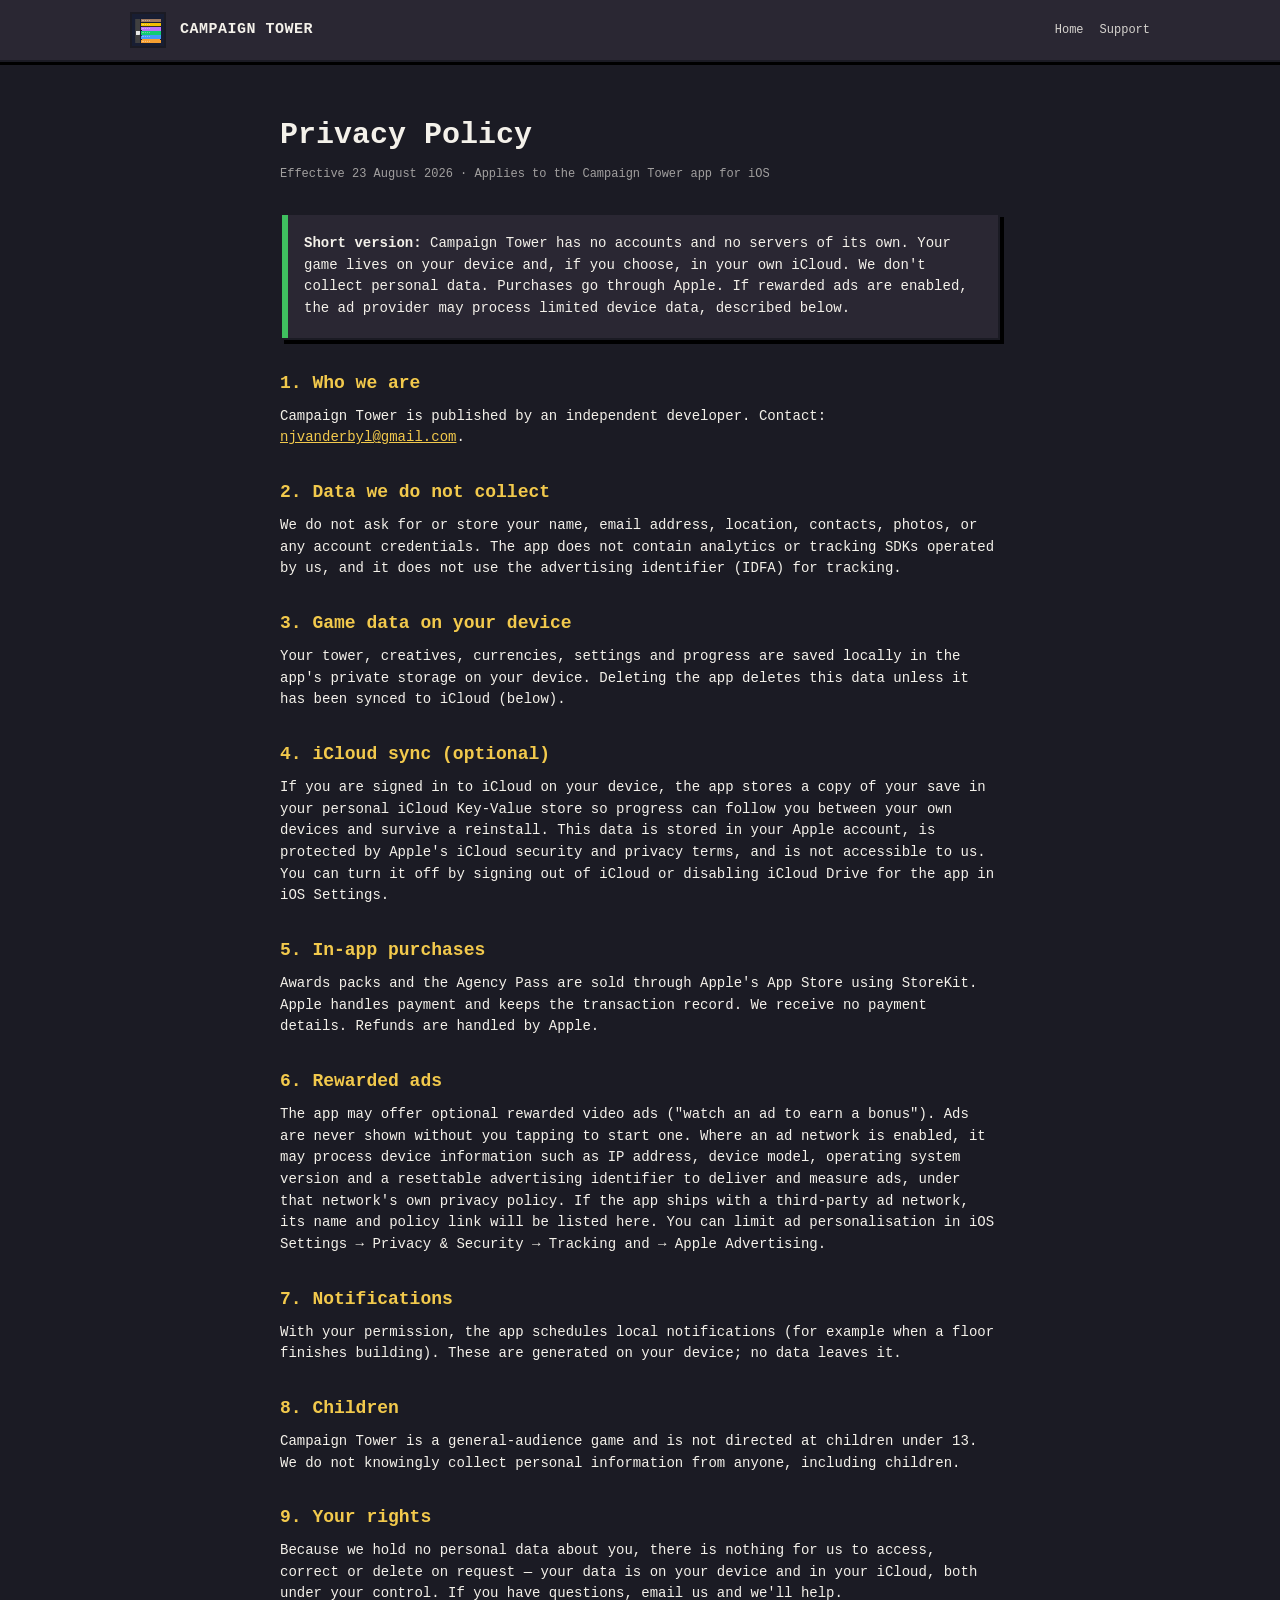
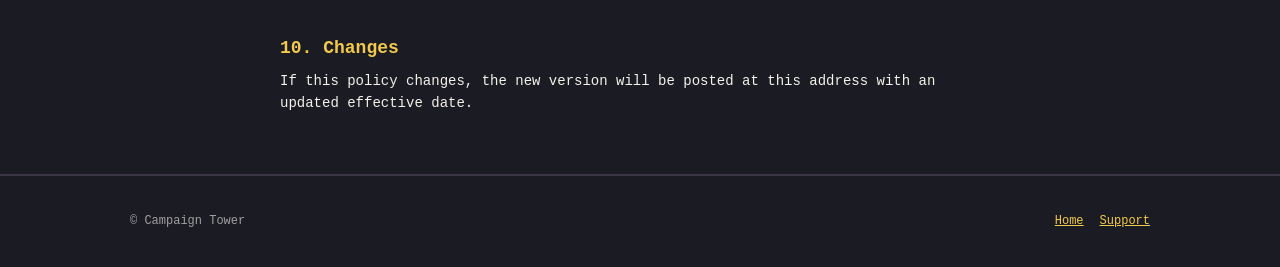
==== privacy.html @ 2ab54c4f "Campaign Tower marketing site" ====
<!doctype html>
<html lang="en">
<head>
<meta charset="utf-8"><meta name="viewport" content="width=device-width,initial-scale=1">
<title>Privacy Policy — Campaign Tower</title>
<link rel="icon" href="img/icon.png"><link rel="stylesheet" href="style.css">
</head>
<body>
<header class="bar"><div class="wrap"><a href="index.html" style="display:flex;align-items:center;gap:14px;text-decoration:none;color:inherit"><img src="img/icon.png" alt=""><b>CAMPAIGN TOWER</b></a><nav><a href="index.html">Home</a><a href="support.html">Support</a></nav></div></header>
<main class="doc">
  <h1>Privacy Policy</h1>
  <p class="meta">Effective 23 August 2026 · Applies to the Campaign Tower app for iOS</p>

  <div class="panel" style="--accent:#3FBF5F"><p style="margin:0 0 0 4px"><b>Short version:</b> Campaign Tower has no accounts and no servers of its own. Your game lives on your device and, if you choose, in your own iCloud. We don't collect personal data. Purchases go through Apple. If rewarded ads are enabled, the ad provider may process limited device data, described below.</p></div>

  <h2>1. Who we are</h2>
  <p>Campaign Tower is published by an independent developer. Contact: <a href="mailto:njvanderbyl@gmail.com">njvanderbyl@gmail.com</a>.</p>

  <h2>2. Data we do not collect</h2>
  <p>We do not ask for or store your name, email address, location, contacts, photos, or any account credentials. The app does not contain analytics or tracking SDKs operated by us, and it does not use the advertising identifier (IDFA) for tracking.</p>

  <h2>3. Game data on your device</h2>
  <p>Your tower, creatives, currencies, settings and progress are saved locally in the app's private storage on your device. Deleting the app deletes this data unless it has been synced to iCloud (below).</p>

  <h2>4. iCloud sync (optional)</h2>
  <p>If you are signed in to iCloud on your device, the app stores a copy of your save in your personal iCloud Key-Value store so progress can follow you between your own devices and survive a reinstall. This data is stored in your Apple account, is protected by Apple's iCloud security and privacy terms, and is not accessible to us. You can turn it off by signing out of iCloud or disabling iCloud Drive for the app in iOS Settings.</p>

  <h2>5. In-app purchases</h2>
  <p>Awards packs and the Agency Pass are sold through Apple's App Store using StoreKit. Apple handles payment and keeps the transaction record. We receive no payment details. Refunds are handled by Apple.</p>

  <h2>6. Rewarded ads</h2>
  <p>The app may offer optional rewarded video ads ("watch an ad to earn a bonus"). Ads are never shown without you tapping to start one. Where an ad network is enabled, it may process device information such as IP address, device model, operating system version and a resettable advertising identifier to deliver and measure ads, under that network's own privacy policy. If the app ships with a third-party ad network, its name and policy link will be listed here. You can limit ad personalisation in iOS Settings → Privacy &amp; Security → Tracking and → Apple Advertising.</p>

  <h2>7. Notifications</h2>
  <p>With your permission, the app schedules local notifications (for example when a floor finishes building). These are generated on your device; no data leaves it.</p>

  <h2>8. Children</h2>
  <p>Campaign Tower is a general-audience game and is not directed at children under 13. We do not knowingly collect personal information from anyone, including children.</p>

  <h2>9. Your rights</h2>
  <p>Because we hold no personal data about you, there is nothing for us to access, correct or delete on request — your data is on your device and in your iCloud, both under your control. If you have questions, email us and we'll help.</p>

  <h2>10. Changes</h2>
  <p>If this policy changes, the new version will be posted at this address with an updated effective date.</p>
</main>
<footer><div class="wrap"><span>© Campaign Tower</span><nav><a href="index.html">Home</a><a href="support.html">Support</a></nav></div></footer>
</body>
</html>
---- style.css ----
:root{--ink:#1B1B24;--plate:#2A2733;--plate2:#3A3644;--paper:#F4F1EA;--muted:rgba(244,241,234,.62);--gold:#F2C94C;--green:#3FBF5F;--red:#E04B4B;--blue:#3B82F6;--sky:#7EC8F0;--sky2:#9FDCFA;--orange:#F28C28;--purple:#8B5CF6}
*{box-sizing:border-box;margin:0;padding:0}
html{scroll-behavior:smooth}
body{font-family:Menlo,"SF Mono",Consolas,"Liberation Mono",monospace;background:var(--ink);color:var(--paper);line-height:1.55;-webkit-font-smoothing:antialiased}
a{color:var(--gold)}
img{max-width:100%;display:block;image-rendering:pixelated;image-rendering:crisp-edges}
.wrap{max-width:1060px;margin:0 auto;padding:0 20px}
.bar{position:sticky;top:0;z-index:10;background:var(--plate);border-bottom:2px solid var(--ink);box-shadow:0 3px 0 #000}
.bar .wrap{display:flex;align-items:center;gap:14px;height:60px}
.bar img{width:36px;height:36px;border:2px solid var(--ink)}
.bar b{font-size:15px;letter-spacing:.5px}
.bar nav{margin-left:auto;display:flex;gap:16px;font-size:12px}
.bar nav a{color:var(--paper);text-decoration:none;opacity:.85}.bar nav a:hover{opacity:1;color:var(--gold)}
.btn{display:inline-block;font:inherit;font-weight:700;font-size:14px;color:var(--ink);background:var(--paper);padding:12px 18px;border:2px solid var(--ink);box-shadow:4px 4px 0 #000;text-decoration:none;transition:transform .08s,box-shadow .08s}
.btn:hover{transform:translate(2px,2px);box-shadow:2px 2px 0 #000}
.btn.gold{background:var(--gold)}.btn.ghost{background:var(--plate2);color:var(--paper)}
.hero{background:linear-gradient(180deg,var(--sky) 0%,var(--sky2) 100%);color:var(--ink);padding:60px 0 0;overflow:hidden;position:relative}
.hero .wrap{position:relative;z-index:1;display:grid;grid-template-columns:1.1fr .9fr;gap:40px;align-items:end}
.hero h1{font-size:clamp(34px,6vw,58px);line-height:1;letter-spacing:-1px;text-shadow:3px 3px 0 rgba(0,0,0,.18)}
.hero p.lead{font-size:18px;margin:18px 0 26px;max-width:520px}
.hero .cta{display:flex;gap:12px;flex-wrap:wrap;margin-bottom:28px}
.hero .note{font-size:12px;opacity:.75;margin-bottom:40px}
.phone{width:300px;margin:0 auto;border:6px solid var(--ink);border-radius:34px;box-shadow:8px 8px 0 rgba(0,0,0,.35);overflow:hidden;background:#000}
.cloud{position:absolute;background:#fff;border-radius:40px;opacity:.9;animation:drift 60s linear infinite}
.cloud.a{width:120px;height:40px;top:60px;left:-140px}
.cloud.b{width:80px;height:28px;top:160px;left:-100px;animation-duration:80s;animation-delay:-30s}
.cloud.c{width:160px;height:50px;top:30px;left:-200px;animation-duration:95s;animation-delay:-60s}
@keyframes drift{to{transform:translateX(calc(100vw + 260px))}}
.street{height:44px;background:#8E8E9A;border-top:8px solid #5A5A66;margin-top:-1px}
section{padding:64px 0}
h2{font-size:26px;margin-bottom:8px}h2+p{color:var(--muted);margin-bottom:28px}
.kicker{color:var(--gold);font-size:11px;letter-spacing:2px;text-transform:uppercase;margin-bottom:10px}
.grid{display:grid;gap:18px;grid-template-columns:repeat(auto-fit,minmax(230px,1fr))}
.panel{background:var(--plate);border:2px solid var(--ink);box-shadow:4px 4px 0 #000;padding:18px;position:relative}
.panel::before{content:"";position:absolute;left:0;top:0;bottom:0;width:6px;background:var(--accent,var(--plate2))}
.panel h3{font-size:15px;margin:0 0 6px 4px}.panel p{font-size:13px;color:var(--muted);margin-left:4px}
.panel .ic{font-size:26px;margin:0 0 10px 4px}
.shots{display:grid;gap:18px;grid-template-columns:repeat(auto-fit,minmax(200px,1fr))}
.shot{border:4px solid var(--ink);box-shadow:6px 6px 0 #000;overflow:hidden;background:#000}
.shot figcaption{background:var(--plate);padding:8px 10px;font-size:12px;color:var(--muted);border-top:2px solid var(--ink)}
.band{background:var(--plate);border-top:2px solid var(--ink);border-bottom:2px solid var(--ink)}
.steps{counter-reset:s;display:grid;gap:14px;grid-template-columns:repeat(auto-fit,minmax(200px,1fr))}
.steps div{background:var(--ink);border:2px solid var(--plate2);padding:16px;font-size:13px}
.steps div::before{counter-increment:s;content:counter(s,decimal-leading-zero);display:block;color:var(--gold);font-weight:700;margin-bottom:6px}
footer{padding:36px 0;font-size:12px;color:var(--muted);border-top:2px solid var(--plate2)}
footer .wrap{display:flex;flex-wrap:wrap;gap:18px;align-items:center}
footer nav{margin-left:auto;display:flex;gap:16px}
.doc{max-width:760px;margin:0 auto;padding:50px 20px}
.doc h1{font-size:30px;margin-bottom:6px}.doc .meta{color:var(--muted);font-size:12px;margin-bottom:30px}
.doc h2{font-size:18px;margin:30px 0 8px;color:var(--gold)}.doc p,.doc li{font-size:14px;margin-bottom:10px;color:var(--paper)}.doc ul{padding-left:20px}
.doc .panel{margin:18px 0}
@media (max-width:760px){.hero .wrap{grid-template-columns:1fr}.hero{padding-top:40px}.phone{width:240px;margin-top:10px}.bar nav{gap:10px;font-size:11px}}
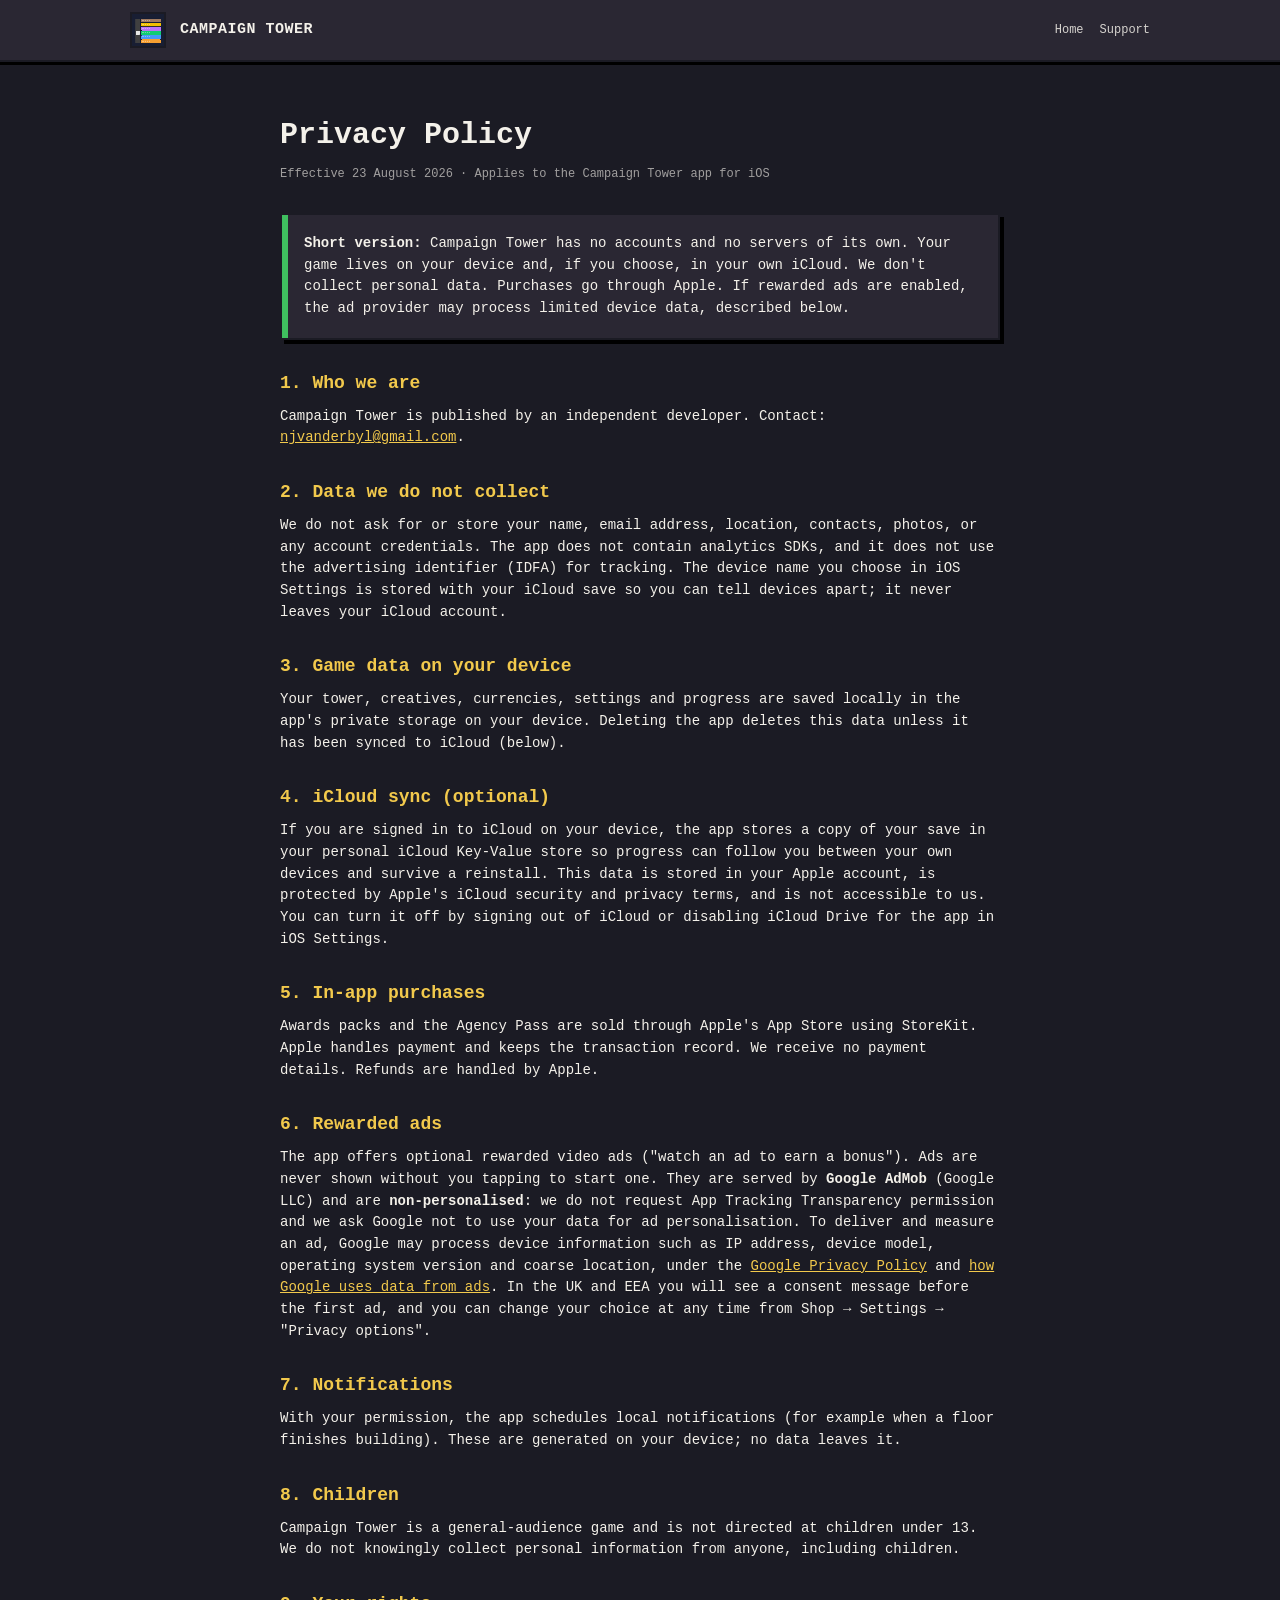
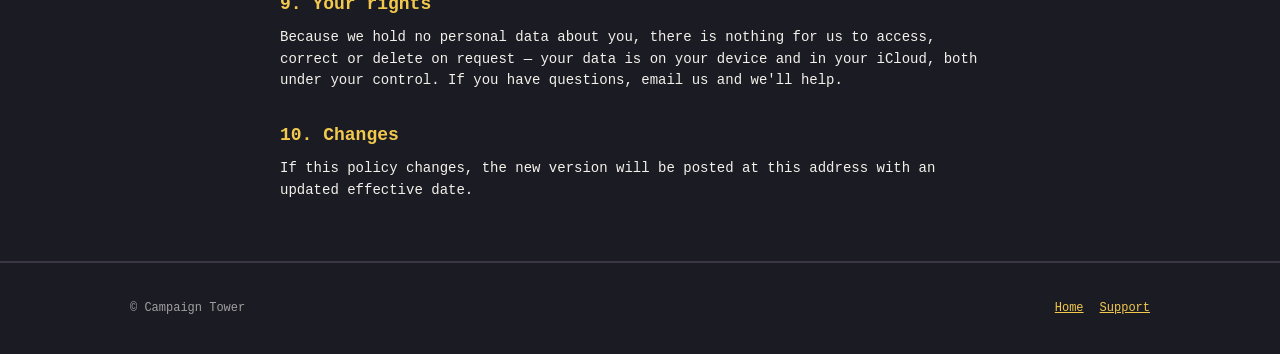
==== commit f2e89171: "Sync site: AdMob privacy section, app-ads.txt, refreshed screenshots, credit removed" ====
--- a/privacy.html
+++ b/privacy.html
@@ -17,7 +17,7 @@
   <p>Campaign Tower is published by an independent developer. Contact: <a href="mailto:njvanderbyl@gmail.com">njvanderbyl@gmail.com</a>.</p>
 
   <h2>2. Data we do not collect</h2>
-  <p>We do not ask for or store your name, email address, location, contacts, photos, or any account credentials. The app does not contain analytics or tracking SDKs operated by us, and it does not use the advertising identifier (IDFA) for tracking.</p>
+  <p>We do not ask for or store your name, email address, location, contacts, photos, or any account credentials. The app does not contain analytics SDKs, and it does not use the advertising identifier (IDFA) for tracking. The device name you choose in iOS Settings is stored with your iCloud save so you can tell devices apart; it never leaves your iCloud account.</p>
 
   <h2>3. Game data on your device</h2>
   <p>Your tower, creatives, currencies, settings and progress are saved locally in the app's private storage on your device. Deleting the app deletes this data unless it has been synced to iCloud (below).</p>
@@ -29,7 +29,7 @@
   <p>Awards packs and the Agency Pass are sold through Apple's App Store using StoreKit. Apple handles payment and keeps the transaction record. We receive no payment details. Refunds are handled by Apple.</p>
 
   <h2>6. Rewarded ads</h2>
-  <p>The app may offer optional rewarded video ads ("watch an ad to earn a bonus"). Ads are never shown without you tapping to start one. Where an ad network is enabled, it may process device information such as IP address, device model, operating system version and a resettable advertising identifier to deliver and measure ads, under that network's own privacy policy. If the app ships with a third-party ad network, its name and policy link will be listed here. You can limit ad personalisation in iOS Settings → Privacy &amp; Security → Tracking and → Apple Advertising.</p>
+  <p>The app offers optional rewarded video ads ("watch an ad to earn a bonus"). Ads are never shown without you tapping to start one. They are served by <b>Google AdMob</b> (Google LLC) and are <b>non-personalised</b>: we do not request App Tracking Transparency permission and we ask Google not to use your data for ad personalisation. To deliver and measure an ad, Google may process device information such as IP address, device model, operating system version and coarse location, under the <a href="https://policies.google.com/privacy">Google Privacy Policy</a> and <a href="https://policies.google.com/technologies/ads">how Google uses data from ads</a>. In the UK and EEA you will see a consent message before the first ad, and you can change your choice at any time from Shop → Settings → "Privacy options".</p>
 
   <h2>7. Notifications</h2>
   <p>With your permission, the app schedules local notifications (for example when a floor finishes building). These are generated on your device; no data leaves it.</p>
